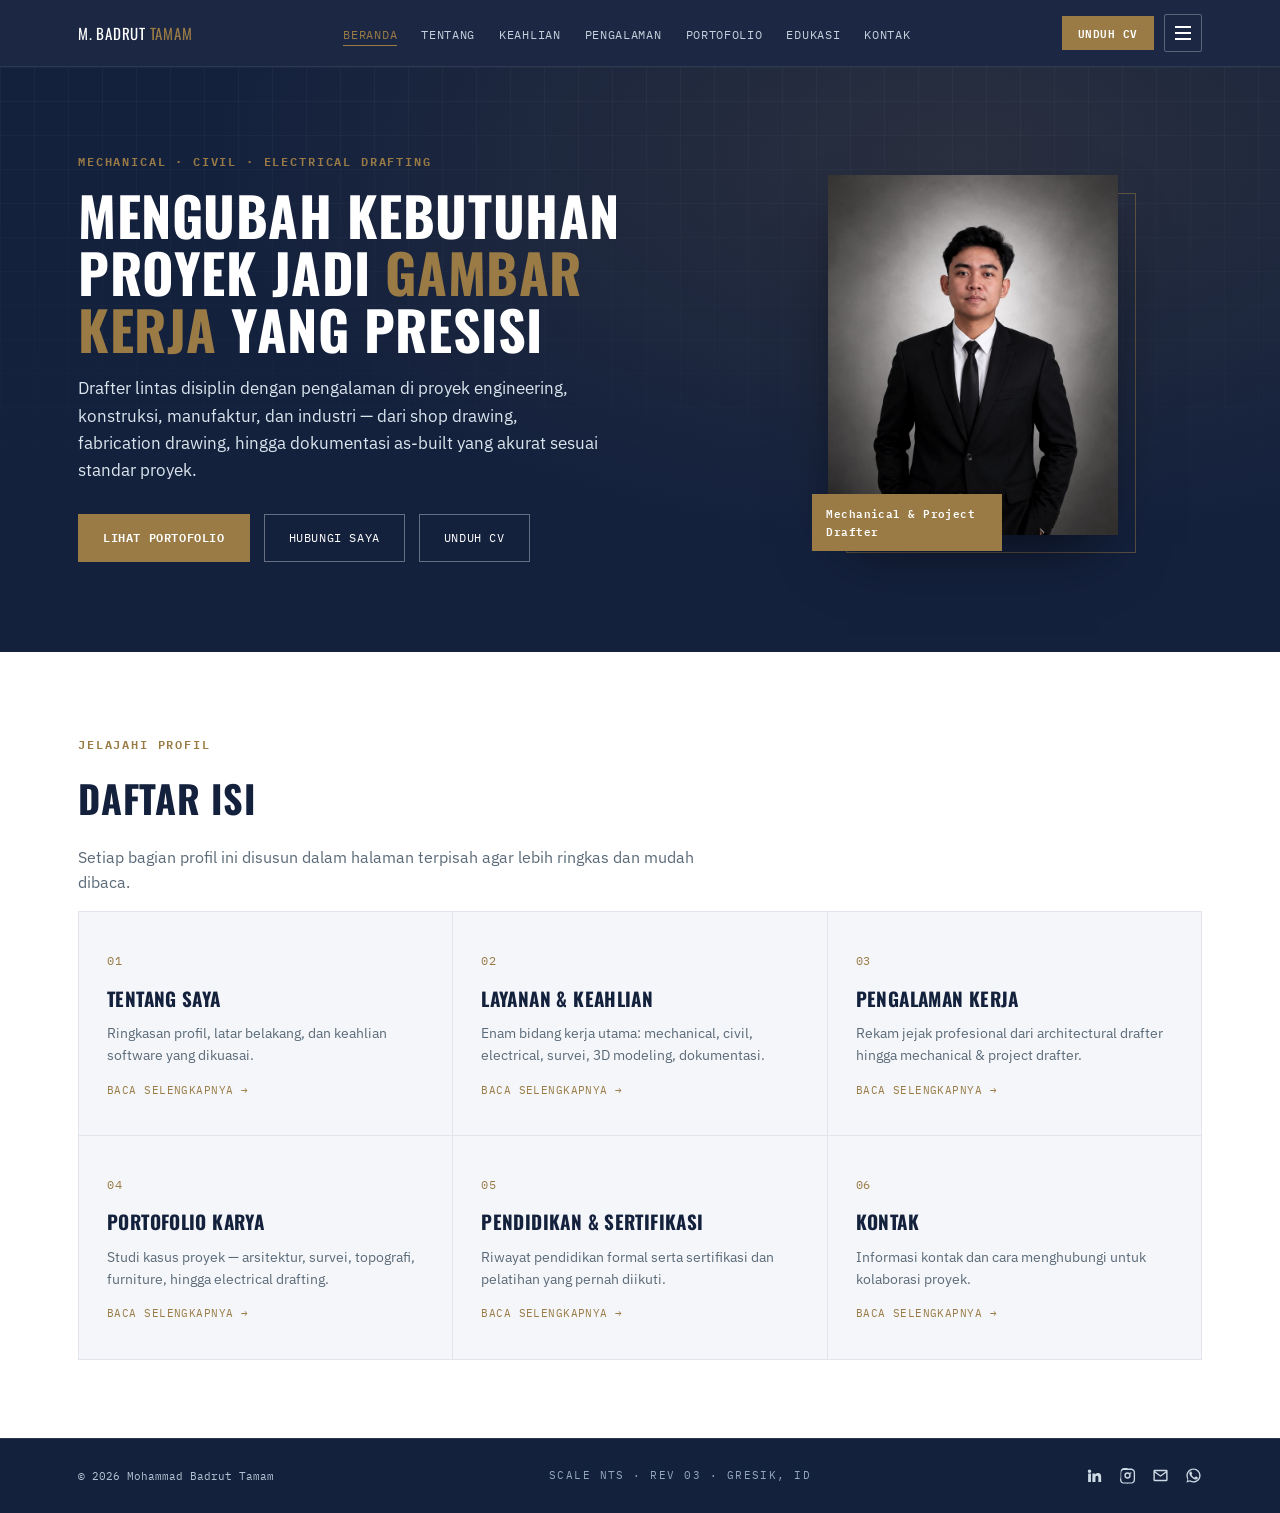
==== index.html @ f6f1880d "Add files via upload" ====
<!DOCTYPE html>
<html lang="id">
<head>
<meta charset="UTF-8">
<meta name="viewport" content="width=device-width, initial-scale=1.0">
<title>Mohammad Badrut Tamam — Mechanical | Civil | Electrical Drafter</title>
<link rel="preconnect" href="https://fonts.googleapis.com">
<link href="https://fonts.googleapis.com/css2?family=Oswald:wght@400;500;600;700&family=IBM+Plex+Sans:wght@400;500;600;700&family=IBM+Plex+Mono:wght@400;500;600&display=swap" rel="stylesheet">
<link rel="stylesheet" href="css/style.css">
</head>
<body>

<!-- NAV -->
<div class="nav">
  <div class="nav-inner">
    <a class="nav-brand" href="index.html">M. BADRUT <span>TAMAM</span></a>
    <ul class="nav-links" id="navLinks">
      <li><a href="index.html" class="active" data-i18n="nav.home">Beranda</a></li>
      <li><a href="about.html" data-i18n="nav.about">Tentang</a></li>
      <li><a href="services.html" data-i18n="nav.services">Keahlian</a></li>
      <li><a href="experience.html" data-i18n="nav.experience">Pengalaman</a></li>
      <li><a href="portfolio.html" data-i18n="nav.portfolio">Portofolio</a></li>
      <li><a href="education.html" data-i18n="nav.education">Edukasi</a></li>
      <li><a href="contact.html" data-i18n="nav.contact">Kontak</a></li>
    </ul>
    <div class="nav-right">
      <a class="nav-cta" href="files/CV-Mohammad-Badrut-Tamam.pdf" download data-i18n="nav.downloadcv">Unduh CV</a>
      <div class="settings-wrap">
        <button class="settings-btn" id="settingsBtn" aria-label="Pengaturan tampilan dan bahasa">
          <span></span><span></span><span></span>
        </button>
        <div class="settings-panel" id="settingsPanel">
          <div class="settings-row">
            <span class="settings-label" data-i18n="settings.lang">Bahasa</span>
            <div class="settings-options">
              <button class="opt-btn opt-lang" data-lang="id">ID</button>
              <button class="opt-btn opt-lang" data-lang="en">EN</button>
            </div>
          </div>
        </div>
      </div>
      <button class="nav-burger" id="burgerBtn" aria-label="Buka menu">☰</button>
    </div>
  </div>
</div>

<!-- HERO -->
<header class="hero">
  <div class="container hero-inner">
    <div>
      <span class="tag light" data-i18n="home.hero.tag">Mechanical · Civil · Electrical Drafting</span>
      <h1 data-i18n="home.hero.title">Mengubah Kebutuhan Proyek Jadi <em>Gambar Kerja</em> Yang Presisi</h1>
      <p class="lead" data-i18n="home.hero.lead">
        Drafter lintas disiplin dengan pengalaman di proyek engineering, konstruksi, manufaktur,
        dan industri — dari shop drawing, fabrication drawing, hingga dokumentasi as-built yang akurat
        sesuai standar proyek.
      </p>
      <div class="hero-cta">
        <a class="btn btn-solid" href="portfolio.html" data-i18n="home.hero.btn1">Lihat Portofolio</a>
        <a class="btn btn-outline" href="contact.html" data-i18n="home.hero.btn2">Hubungi Saya</a>
        <a class="btn btn-outline" href="files/CV-Mohammad-Badrut-Tamam.pdf" download data-i18n="nav.downloadcv">Unduh CV</a>
      </div>
    </div>
    <div class="hero-photo">
      <div class="frame"></div>
      <img src="images/profile.jpg" alt="Mohammad Badrut Tamam" class="zoomable">
      <div class="badge" data-i18n="home.hero.badge">Mechanical &amp; Project Drafter</div>
    </div>
  </div>
</header>

<!-- SITE MAP / OVERVIEW CARDS -->
<section>
  <div class="container">
    <div class="reveal">
      <span class="tag" data-i18n="home.toc.tag">Jelajahi Profil</span>
      <h2 class="section-title" data-i18n="home.toc.title">Daftar Isi</h2>
      <p class="lead" data-i18n="home.toc.lead">Setiap bagian profil ini disusun dalam halaman terpisah agar lebih ringkas dan mudah dibaca.</p>
    </div>
    <div class="index-grid reveal">
      <a class="index-card" href="about.html">
        <span class="index-num">01</span>
        <h3 data-i18n="home.card1.title">Tentang Saya</h3>
        <p data-i18n="home.card1.desc">Ringkasan profil, latar belakang, dan keahlian software yang dikuasai.</p>
        <span class="go" data-i18n="common.readmore">Baca selengkapnya →</span>
      </a>
      <a class="index-card" href="services.html">
        <span class="index-num">02</span>
        <h3 data-i18n="home.card2.title">Layanan &amp; Keahlian</h3>
        <p data-i18n="home.card2.desc">Enam bidang kerja utama: mechanical, civil, electrical, survei, 3D modeling, dokumentasi.</p>
        <span class="go" data-i18n="common.readmore">Baca selengkapnya →</span>
      </a>
      <a class="index-card" href="experience.html">
        <span class="index-num">03</span>
        <h3 data-i18n="home.card3.title">Pengalaman Kerja</h3>
        <p data-i18n="home.card3.desc">Rekam jejak profesional dari architectural drafter hingga mechanical &amp; project drafter.</p>
        <span class="go" data-i18n="common.readmore">Baca selengkapnya →</span>
      </a>
      <a class="index-card" href="portfolio.html">
        <span class="index-num">04</span>
        <h3 data-i18n="home.card4.title">Portofolio Karya</h3>
        <p data-i18n="home.card4.desc">Studi kasus proyek — arsitektur, survei, topografi, furniture, hingga electrical drafting.</p>
        <span class="go" data-i18n="common.readmore">Baca selengkapnya →</span>
      </a>
      <a class="index-card" href="education.html">
        <span class="index-num">05</span>
        <h3 data-i18n="home.card5.title">Pendidikan &amp; Sertifikasi</h3>
        <p data-i18n="home.card5.desc">Riwayat pendidikan formal serta sertifikasi dan pelatihan yang pernah diikuti.</p>
        <span class="go" data-i18n="common.readmore">Baca selengkapnya →</span>
      </a>
      <a class="index-card" href="contact.html">
        <span class="index-num">06</span>
        <h3 data-i18n="home.card6.title">Kontak</h3>
        <p data-i18n="home.card6.desc">Informasi kontak dan cara menghubungi untuk kolaborasi proyek.</p>
        <span class="go" data-i18n="common.readmore">Baca selengkapnya →</span>
      </a>
    </div>
  </div>
</section>

<!-- SITE FOOTER -->
<footer class="site-footer">
  <div class="container">
    <span>© 2026 Mohammad Badrut Tamam</span>
    <span class="footer-scale">SCALE NTS &middot; REV 03 &middot; GRESIK, ID</span>
    <div class="footer-social">
      <a href="https://www.linkedin.com/in/mohammadbadrut-tamam" target="_blank" rel="noopener" aria-label="LinkedIn">
        <svg viewBox="0 0 24 24"><path d="M4.98 3.5A2.5 2.5 0 1 1 5 8.5a2.5 2.5 0 0 1-.02-5zM3 9h4v12H3zM9 9h3.8v1.64h.05c.53-1 1.83-2.05 3.77-2.05 4.03 0 4.78 2.65 4.78 6.1V21h-4v-5.6c0-1.34-.02-3.06-1.87-3.06-1.87 0-2.16 1.46-2.16 2.96V21H9z"/></svg>
      </a>
      <a href="https://www.instagram.com/mbadruttamam_/" target="_blank" rel="noopener" aria-label="Instagram">
        <svg viewBox="0 0 24 24"><path d="M12 2.2c3.2 0 3.58.01 4.85.07 1.17.05 1.97.24 2.43.4a4.9 4.9 0 0 1 1.77 1.15 4.9 4.9 0 0 1 1.15 1.77c.16.46.35 1.26.4 2.43.06 1.27.07 1.65.07 4.85s-.01 3.58-.07 4.85c-.05 1.17-.24 1.97-.4 2.43a4.9 4.9 0 0 1-1.15 1.77 4.9 4.9 0 0 1-1.77 1.15c-.46.16-1.26.35-2.43.4-1.27.06-1.65.07-4.85.07s-3.58-.01-4.85-.07c-1.17-.05-1.97-.24-2.43-.4a4.9 4.9 0 0 1-1.77-1.15 4.9 4.9 0 0 1-1.15-1.77c-.16-.46-.35-1.26-.4-2.43C2.21 15.58 2.2 15.2 2.2 12s.01-3.58.07-4.85c.05-1.17.24-1.97.4-2.43a4.9 4.9 0 0 1 1.15-1.77A4.9 4.9 0 0 1 5.59 1.8c.46-.16 1.26-.35 2.43-.4C9.29 1.34 9.67 1.33 12 1.33zm0 1.98c-3.15 0-3.5.01-4.73.07-.96.04-1.48.2-1.82.34-.46.18-.79.4-1.13.74-.34.34-.56.67-.74 1.13-.14.34-.3.86-.34 1.82-.06 1.23-.07 1.58-.07 4.73s.01 3.5.07 4.73c.04.96.2 1.48.34 1.82.18.46.4.79.74 1.13.34.34.67.56 1.13.74.34.14.86.3 1.82.34 1.23.06 1.58.07 4.73.07s3.5-.01 4.73-.07c.96-.04 1.48-.2 1.82-.34.46-.18.79-.4 1.13-.74.34-.34.56-.67.74-1.13.14-.34.3-.86.34-1.82.06-1.23.07-1.58.07-4.73s-.01-3.5-.07-4.73c-.04-.96-.2-1.48-.34-1.82a3 3 0 0 0-.74-1.13 3 3 0 0 0-1.13-.74c-.34-.14-.86-.3-1.82-.34-1.23-.06-1.58-.07-4.73-.07zm0 3.37a4.45 4.45 0 1 1 0 8.9 4.45 4.45 0 0 1 0-8.9zm0 1.98a2.47 2.47 0 1 0 0 4.94 2.47 2.47 0 0 0 0-4.94zm4.63-2.2a1.04 1.04 0 1 1 0 2.08 1.04 1.04 0 0 1 0-2.08z"/></svg>
      </a>
      <a href="mailto:ibadtamam08@gmail.com" aria-label="Email">
        <svg viewBox="0 0 24 24"><path d="M2 5.5A1.5 1.5 0 0 1 3.5 4h17A1.5 1.5 0 0 1 22 5.5v13a1.5 1.5 0 0 1-1.5 1.5h-17A1.5 1.5 0 0 1 2 18.5zm2.2.5 7.8 5.6L19.8 6zM20 8.1l-7.4 5.3a1 1 0 0 1-1.16 0L4 8.1V18h16z"/></svg>
      </a>
      <a href="https://wa.me/6281283809011" target="_blank" rel="noopener" aria-label="WhatsApp">
        <svg viewBox="0 0 24 24"><path d="M17.5 14.4c-.3-.15-1.7-.85-2-.94-.27-.1-.46-.15-.66.15-.2.3-.75.94-.92 1.13-.17.2-.34.22-.63.07-.3-.15-1.25-.46-2.38-1.47-.88-.78-1.47-1.75-1.65-2.04-.17-.3-.02-.46.13-.6.13-.13.3-.34.44-.5.15-.17.2-.3.3-.5.1-.2.05-.37-.02-.52-.07-.15-.66-1.6-.9-2.18-.24-.58-.48-.5-.66-.5-.17-.01-.37-.01-.56-.01-.2 0-.52.07-.79.37-.27.3-1.04 1.02-1.04 2.48 0 1.46 1.07 2.87 1.22 3.07.15.2 2.1 3.2 5.08 4.49.71.3 1.26.49 1.69.62.71.23 1.36.2 1.87.12.57-.08 1.7-.7 1.94-1.37.24-.68.24-1.26.17-1.38-.07-.12-.26-.2-.56-.35z"/><path d="M12 2C6.48 2 2 6.48 2 12c0 1.9.53 3.68 1.44 5.2L2 22l4.94-1.42A9.94 9.94 0 0 0 12 22c5.52 0 10-4.48 10-10S17.52 2 12 2zm0 18.06c-1.7 0-3.29-.47-4.65-1.28l-.33-.2-3.13.9.89-3.05-.22-.34A8.05 8.05 0 0 1 3.94 12c0-4.45 3.61-8.06 8.06-8.06S20.06 7.55 20.06 12 16.45 20.06 12 20.06z"/></svg>
      </a>
    </div>
  </div>
</footer>

<script src="js/i18n-data.js"></script>
<script src="js/app.js"></script>

</body>
</html>
---- css/style.css ----
:root{
  --navy:#14213D;
  --navy-2:#14213D;
  --steel:#5B6A78;
  --steel-light:#A9B3BE;
  --line:#E1E5EB;
  --paper:#FFFFFF;
  --paper-soft:#F4F6F9;
  --ink:#14213D;
  --ink-soft:#5B6A78;
  --amber:#9A7B45;
  --amber-dark:#9A7B45;
  --cyan:#9A7B45;
}
*{box-sizing:border-box;}
html{scroll-behavior:smooth;}
body{
  margin:0;
  font-family:'IBM Plex Sans', sans-serif;
  color:var(--ink);
  background:var(--paper);
  line-height:1.65;
}
h1,h2,h3{font-family:'Oswald',sans-serif; margin:0;}
a{color:inherit;}
img{max-width:100%; display:block;}
.container{max-width:1180px; margin:0 auto; padding:0 28px;}
.tag{
  font-family:'IBM Plex Mono',monospace;
  font-size:11.5px;
  letter-spacing:.16em;
  text-transform:uppercase;
  color:var(--amber-dark);
  font-weight:600;
}
.tag.light{color:var(--amber);}
.section-title{
  font-size:clamp(26px,3.4vw,38px);
  text-transform:uppercase;
  letter-spacing:.02em;
  margin:10px 0 14px;
  color:var(--ink);
}
.section-title.on-dark{color:#fff;}
.lead{color:var(--ink-soft); font-size:15.5px; max-width:640px;}
.lead.on-dark{color:#dbe5ee;}
section{padding:78px 0;}
section.tight{padding:56px 0;}

/* ===== FADE-IN (CSS-only, tidak bergantung JavaScript) ===== */
.reveal{
  animation:revealIn .7s ease both;
}
@keyframes revealIn{
  from{opacity:0; transform:translateY(18px);}
  to{opacity:1; transform:translateY(0);}
}
@media (prefers-reduced-motion:reduce){
  .reveal{animation:none;}
}

/* ===== NAV ===== */
.nav{
  position:sticky; top:0; z-index:50;
  background:rgba(20,33,61,0.97);
  backdrop-filter:blur(6px);
  border-bottom:1px solid rgba(255,255,255,0.08);
}
.nav-inner{
  max-width:1180px; margin:0 auto; padding:14px 28px;
  display:flex; align-items:center; justify-content:space-between;
}
.nav-right{display:flex; align-items:center; gap:10px;}
.nav-brand{
  font-family:'Oswald',sans-serif;
  color:#fff; font-size:15px; letter-spacing:.05em;
  text-transform:uppercase;
  text-decoration:none;
}
.nav-brand span{color:var(--amber);}
.nav-links{display:flex; gap:24px; list-style:none; margin:0; padding:0;}
.nav-links a{
  font-family:'IBM Plex Mono',monospace;
  font-size:11.5px; letter-spacing:.06em; text-transform:uppercase;
  color:#c4d1dc; text-decoration:none;
  padding-bottom:3px;
  border-bottom:1px solid transparent;
}
.nav-links a:hover{color:var(--amber);}
.nav-links a.active{color:var(--amber); border-color:var(--amber);}
.nav-cta{
  font-family:'IBM Plex Mono',monospace;
  font-size:11px; letter-spacing:.05em; text-transform:uppercase;
  background:var(--amber); color:#FFFFFF; padding:8px 16px;
  text-decoration:none; font-weight:600;
}
.nav-burger{display:none; background:none; border:none; color:#fff; font-size:22px; cursor:pointer;}

/* ===== ZOOMABLE IMAGES + LIGHTBOX ===== */
img.zoomable{cursor:zoom-in;}
.lightbox-overlay{
  position:fixed; inset:0; z-index:200;
  background:rgba(6,12,18,0.92);
  display:none;
  align-items:center; justify-content:center;
  padding:40px;
}
.lightbox-overlay.open{display:flex;}
.lightbox-overlay img{
  max-width:min(92vw, 1100px);
  max-height:88vh;
  width:auto; height:auto;
  object-fit:contain;
  box-shadow:0 30px 70px -20px rgba(0,0,0,0.6);
  cursor:default;
}
.lightbox-caption{
  position:absolute; left:0; right:0; bottom:22px;
  text-align:center;
  color:#c4d1dc;
  font-family:'IBM Plex Mono',monospace;
  font-size:12px;
  letter-spacing:.03em;
  padding:0 20px;
}
.lightbox-close{
  position:absolute; top:20px; right:24px;
  width:42px; height:42px;
  border:1px solid rgba(255,255,255,0.3);
  background:rgba(255,255,255,0.05);
  color:#fff;
  font-size:20px;
  line-height:1;
  cursor:pointer;
}
.lightbox-close:hover{background:rgba(255,255,255,0.15);}
@media (max-width:600px){
  .lightbox-overlay{padding:20px;}
  .lightbox-close{top:10px; right:12px; width:36px; height:36px; font-size:17px;}
}

/* ===== SETTINGS (LANGUAGE + THEME) ===== */
.settings-wrap{position:relative;}
.settings-btn{
  width:38px; height:38px;
  display:flex; flex-direction:column;
  align-items:center; justify-content:center;
  background:none;
  border:1px solid rgba(255,255,255,0.28);
  border-radius:2px;
  cursor:pointer;
  flex-shrink:0;
}
.settings-btn span{
  display:block; width:16px; height:2px; background:#fff; margin:2px 0;
}
.settings-panel{
  position:absolute; top:calc(100% + 10px); right:0;
  width:220px;
  background:var(--paper);
  color:var(--ink);
  border:1px solid var(--line);
  box-shadow:0 22px 45px -12px rgba(0,0,0,0.4);
  z-index:80;
  display:none;
}
.settings-panel.open{display:block;}
.settings-row{padding:14px 16px; border-bottom:1px solid var(--line);}
.settings-row:last-child{border-bottom:none;}
.settings-label{
  font-family:'IBM Plex Mono',monospace;
  font-size:10px; letter-spacing:.1em; text-transform:uppercase;
  color:var(--ink-soft);
  display:block; margin-bottom:9px;
}
.settings-options{display:flex; gap:8px;}
.opt-btn{
  flex:1;
  font-family:'IBM Plex Mono',monospace;
  font-size:11px; letter-spacing:.03em;
  padding:8px 6px;
  border:1px solid var(--line);
  background:transparent;
  color:var(--ink-soft);
  cursor:pointer;
  text-align:center;
}
.opt-btn.active{
  background:var(--amber);
  border-color:var(--amber);
  color:#FFFFFF;
  font-weight:600;
}
@media (max-width:780px){
  .nav-links{
    display:none;
    position:absolute; top:100%; left:0; right:0;
    background:var(--navy); flex-direction:column; gap:0;
    border-top:1px solid rgba(255,255,255,0.1);
  }
  .nav-links.open{display:flex;}
  .nav-links a{padding:14px 28px; border-bottom:1px solid rgba(255,255,255,0.06);}
  .nav-burger{display:block;}
}
@media (max-width:460px){
  .nav-cta{padding:7px 10px; font-size:10px;}
  .nav-right{gap:6px;}
}

/* ===== SUBHERO (page banner for inner pages) ===== */
.subhero{
  position:relative;
  background:
    radial-gradient(ellipse at 80% 10%, rgba(154,123,69,0.14), transparent 55%),
    linear-gradient(180deg, var(--navy) 0%, #14213D 100%);
  color:#fff;
  padding:56px 0 46px;
  overflow:hidden;
}
.subhero::before{
  content:"";
  position:absolute; inset:0;
  background-image:
    linear-gradient(rgba(255,255,255,0.035) 1px, transparent 1px),
    linear-gradient(90deg, rgba(255,255,255,0.035) 1px, transparent 1px);
  background-size:34px 34px;
  mask-image:linear-gradient(180deg, rgba(0,0,0,0.9), transparent 85%);
}
.subhero-inner{position:relative;}
.breadcrumb{
  font-family:'IBM Plex Mono',monospace;
  font-size:11px; letter-spacing:.05em; text-transform:uppercase;
  color:#c3d1dc; margin-bottom:10px;
}
.breadcrumb a{color:#c3d1dc; text-decoration:none;}
.breadcrumb a:hover{color:var(--amber);}
.subhero h1{
  font-size:clamp(28px,4.2vw,42px);
  text-transform:uppercase;
  letter-spacing:.01em;
  margin:6px 0 10px;
}
.subhero p{color:#dbe5ee; max-width:600px; margin:0;}

/* ===== HOME HERO ===== */
.hero{
  position:relative;
  background:
    radial-gradient(ellipse at 75% 15%, rgba(154,123,69,0.16), transparent 55%),
    linear-gradient(180deg, var(--navy) 0%, #14213D 100%);
  color:#fff;
  padding:80px 0 90px;
  overflow:hidden;
}
.hero::before{
  content:"";
  position:absolute; inset:0;
  background-image:
    linear-gradient(rgba(255,255,255,0.035) 1px, transparent 1px),
    linear-gradient(90deg, rgba(255,255,255,0.035) 1px, transparent 1px);
  background-size:34px 34px;
  mask-image:linear-gradient(180deg, rgba(0,0,0,0.9), transparent 85%);
}
.hero-inner{
  position:relative;
  display:grid;
  grid-template-columns:1.15fr 0.85fr;
  gap:48px;
  align-items:center;
}
.hero h1{
  font-size:clamp(34px,5vw,54px);
  line-height:1.05;
  letter-spacing:.01em;
  margin:14px 0 18px;
  text-transform:uppercase;
  text-wrap:balance;
}
.hero h1 em{font-style:normal; color:var(--amber);}
.hero p.lead{color:#dbe5ee; font-size:16.5px; max-width:520px;}
.hero-cta{display:flex; gap:14px; margin-top:30px; flex-wrap:wrap;}
.btn{
  font-family:'IBM Plex Mono',monospace;
  font-size:12px; letter-spacing:.05em; text-transform:uppercase;
  padding:13px 24px;
  text-decoration:none;
  display:inline-block;
  border:1px solid transparent;
  transition:transform .2s ease, background .2s ease;
}
.btn:hover{transform:translateY(-2px);}
.btn-solid{background:var(--amber); color:#FFFFFF; font-weight:600;}
.btn-outline{border-color:rgba(255,255,255,0.35); color:#fff;}

.hero-photo{position:relative; justify-self:center;}
.hero-photo .frame{
  width:290px; height:360px;
  border:1px solid rgba(154,123,69,0.5);
  position:absolute; top:18px; left:18px; z-index:0;
}
.hero-photo img{
  position:relative; z-index:1;
  width:290px; height:360px;
  object-fit:cover;
  filter:saturate(0.95) contrast(1.03);
  box-shadow:0 30px 60px -20px rgba(0,0,0,0.6);
}
.hero-photo .badge{
  position:absolute; z-index:2;
  bottom:-16px; left:-16px;
  background:var(--amber); color:#FFFFFF;
  font-family:'IBM Plex Mono',monospace;
  font-size:11px; font-weight:600; letter-spacing:.04em;
  padding:10px 14px; max-width:190px;
}
@media (max-width:900px){
  .hero-inner{grid-template-columns:1fr; text-align:left;}
  .hero-photo{justify-self:start; margin-top:20px;}
}

/* ===== SITE INDEX / OVERVIEW CARDS (index.html) ===== */
.index-grid{
  display:grid;
  grid-template-columns:repeat(3,1fr);
  gap:1px;
  background:var(--line);
  border:1px solid var(--line);
  margin-top:10px;
}
.index-card{
  background:var(--paper-soft);
  padding:34px 28px;
  text-decoration:none;
  color:var(--ink);
  display:block;
  transition:background .25s ease;
  position:relative;
}
.index-card:hover{background:#FFFFFF;}
.index-num{
  font-family:'IBM Plex Mono',monospace;
  color:var(--amber-dark);
  font-size:12px; letter-spacing:.05em;
}
.index-card h3{
  font-size:19px; text-transform:uppercase; letter-spacing:.02em;
  margin:10px 0 8px;
}
.index-card p{margin:0; color:var(--ink-soft); font-size:13.5px;}
.index-card .go{
  display:inline-block; margin-top:14px;
  font-family:'IBM Plex Mono',monospace; font-size:11px;
  color:var(--amber-dark); letter-spacing:.04em; text-transform:uppercase;
}
@media (max-width:860px){.index-grid{grid-template-columns:1fr;}}

/* ===== ABOUT ===== */
.about-grid{
  display:grid;
  grid-template-columns:1.15fr 1fr;
  gap:56px;
  align-items:start;
}
.about-photo{position:relative; max-width:480px;}
.about-photo img{width:100%; aspect-ratio:4/5; height:auto; object-fit:cover; object-position:50% 65%; filter:grayscale(0.15);}
.about-photo::before{
  content:"";
  position:absolute; inset:14px -14px -14px 14px;
  border:1px solid var(--line);
  z-index:-1;
}
.pill-row{display:flex; flex-wrap:wrap; gap:8px; margin-top:22px;}
.pill{
  font-family:'IBM Plex Mono',monospace;
  font-size:11px; letter-spacing:.03em;
  padding:7px 13px;
  background:var(--paper);
  border:1px solid var(--amber);
  color:var(--navy);
}
@media (max-width:860px){.about-grid{grid-template-columns:1fr;} .about-photo{max-width:380px; margin:0 auto;}}

/* ===== SERVICES ===== */
.services{background:var(--paper);}
.service-grid{
  display:grid;
  grid-template-columns:repeat(3,1fr);
  gap:1px;
  background:var(--line);
  border:1px solid var(--line);
  margin-top:36px;
}
.service-card{background:var(--paper-soft); padding:32px 28px; transition:background .25s ease;}
.service-card:hover{background:#FFFFFF;}
.service-icon{width:44px; height:44px; margin-bottom:18px;}
.service-card h3{font-size:17px; text-transform:uppercase; letter-spacing:.02em; margin-bottom:8px;}
.service-card p{color:var(--ink-soft); font-size:13.5px; margin:0;}
@media (max-width:860px){.service-grid{grid-template-columns:1fr;}}

/* ===== EXPERIENCE TIMELINE ===== */
.timeline{margin-top:44px; position:relative;}
.timeline::before{content:""; position:absolute; left:7px; top:6px; bottom:6px; width:1px; background:var(--line);}
.tl-item{position:relative; padding-left:34px; margin-bottom:38px;}
.tl-item:last-child{margin-bottom:0;}
.tl-dot{position:absolute; left:0; top:4px; width:15px; height:15px; border-radius:50%; background:var(--paper); border:2px solid var(--amber);}
.tl-item.past .tl-dot{border-color:var(--steel-light);}
.tl-period{font-family:'IBM Plex Mono',monospace; font-size:11.5px; letter-spacing:.04em; color:var(--amber-dark); text-transform:uppercase;}
.tl-role{font-size:19px; font-family:'Oswald',sans-serif; margin:4px 0 2px; text-transform:uppercase;}
.tl-org{color:var(--ink-soft); font-size:13.5px; margin-bottom:10px; display:block;}
.tl-desc{color:var(--ink-soft); font-size:14px; max-width:760px;}
.tl-desc ul{margin:8px 0 0; padding-left:18px;}
.tl-desc li{margin-bottom:4px;}
details.tl-more summary{cursor:pointer; list-style:none; color:var(--cyan); font-family:'IBM Plex Mono',monospace; font-size:11.5px; margin-top:8px;}
details.tl-more summary::-webkit-details-marker{display:none;}
details.tl-more summary::before{content:"+ lihat detail jobdesk";}
details.tl-more[open] summary::before{content:"– sembunyikan detail";}
html[lang="en"] details.tl-more summary::before{content:"+ view job details";}
html[lang="en"] details.tl-more[open] summary::before{content:"– hide details";}

/* ===== DOCUMENT ATTACHMENT (e.g. surat pengalaman kerja) ===== */
.doc-attach{
  display:inline-flex;
  align-items:center;
  gap:12px;
  margin-top:16px;
  padding:10px 14px 10px 10px;
  border:1px solid var(--line);
  background:var(--paper-soft);
  text-decoration:none;
  max-width:100%;
  cursor:zoom-in;
}
.doc-attach img{
  width:52px; height:auto;
  border:1px solid var(--line);
  flex-shrink:0;
}
.doc-attach-text{display:flex; flex-direction:column;}
.doc-attach-label{
  font-family:'IBM Plex Mono',monospace;
  font-size:10px; letter-spacing:.06em; text-transform:uppercase;
  color:var(--ink-soft);
}
.doc-attach-title{
  font-family:'Oswald',sans-serif;
  font-size:13.5px; color:var(--ink); letter-spacing:.01em;
  margin-top:2px;
}

/* ===== PORTFOLIO ===== */
.portfolio{background:var(--paper); color:var(--ink);}
.company-block{margin-top:64px; padding-top:44px; border-top:1px solid var(--line);}
.company-block:first-child{margin-top:6px; padding-top:0; border-top:none;}
.company-head{display:flex; align-items:center; gap:16px; flex-wrap:wrap; margin-bottom:6px;}
.company-logo{
  width:48px; height:48px;
  object-fit:contain;
  background:#fff;
  padding:6px;
  border:1px solid var(--line);
  flex-shrink:0;
}
.company-logo.wide{width:auto; max-width:none; padding:6px 12px;}
.company-num{
  font-family:'IBM Plex Mono',monospace;
  color:var(--amber-dark); font-size:15px; letter-spacing:.04em;
}
.company-name{
  font-family:'Oswald',sans-serif;
  text-transform:uppercase; letter-spacing:.02em;
  font-size:24px; color:var(--ink);
}
.company-role{
  font-family:'IBM Plex Mono',monospace;
  font-size:12px; color:var(--ink-soft); letter-spacing:.03em;
}
.cat-block{margin-top:38px;}
.cat-block:first-of-type{margin-top:22px;}
.cat-head{display:flex; align-items:baseline; gap:14px; margin-bottom:6px;}
.cat-index{font-family:'IBM Plex Mono',monospace; color:var(--amber-dark); font-size:18px; line-height:1;}
.cat-title{font-family:'Oswald',sans-serif; text-transform:uppercase; letter-spacing:.03em; font-size:19px;}
.cat-note{color:var(--ink-soft); font-size:13.5px; max-width:700px; margin:0 0 20px;}
.sub-head{font-family:'Oswald',sans-serif; text-transform:uppercase; letter-spacing:.03em; font-size:15px; color:var(--ink); margin:26px 0 12px; padding-left:12px; border-left:3px solid var(--amber);}
.cat-note + .sub-head{margin-top:6px;}
.sub-note{color:var(--ink-soft); font-size:13px; max-width:700px; margin:-4px 0 14px 15px;}
.case-grid{display:grid; grid-template-columns:repeat(auto-fit,minmax(230px,1fr)); gap:16px;}
.case{position:relative; overflow:hidden; border:1px solid var(--line); background:var(--paper-soft); box-shadow:0 6px 18px -10px rgba(20,33,61,0.18);}
.case img{width:100%; height:210px; object-fit:cover; transition:transform .5s ease;}
.case:hover img{transform:scale(1.08);}
.case-overlay{position:absolute; left:0; right:0; bottom:0; padding:12px 14px 10px; background:linear-gradient(180deg, transparent, rgba(20,33,61,0.92) 55%);}
.case-overlay b{color:#fff; display:block; font-size:13.5px; font-family:'Oswald',sans-serif; text-transform:uppercase; letter-spacing:.02em;}
.case-overlay span{font-family:'IBM Plex Mono',monospace; font-size:10.5px; color:var(--amber);}

/* ===== EDUCATION + CERTS ===== */
.edu-cert-grid{display:grid; grid-template-columns:0.8fr 1.2fr; gap:56px; margin-top:40px; align-items:start;}
.edu-list{display:grid; grid-template-columns:repeat(auto-fit,minmax(320px,1fr)); gap:26px 48px; margin-top:16px;}
.edu-list .edu-item{margin-bottom:0;}
.cert-section{margin-top:56px; padding-top:48px; border-top:1px solid var(--line);}
.cert-list{display:grid; grid-template-columns:repeat(2,1fr); gap:30px 48px; margin-top:20px;}
.cert-row{display:flex; gap:18px; align-items:flex-start; border-left:2px solid var(--amber); padding-left:18px;}
.cert-row img{width:128px; height:92px; object-fit:cover; border:1px solid var(--line); flex-shrink:0; background:var(--paper-soft);}
.cert-row .edu-period{font-family:'IBM Plex Mono',monospace; font-size:11px; color:var(--ink-soft); letter-spacing:.03em;}
.cert-row h3{font-size:16px; text-transform:uppercase; margin:4px 0 3px;}
.cert-row p{margin:0; font-size:13px; color:var(--ink-soft); line-height:1.55;}
@media (max-width:860px){.cert-list{grid-template-columns:1fr;}}
@media (max-width:480px){.cert-row{flex-direction:column;} .cert-row img{width:100%; height:auto; max-height:200px;}}
.edu-item{border-left:2px solid var(--amber); padding-left:18px; margin-bottom:26px;}
.edu-item:last-child{margin-bottom:0;}
.edu-item .edu-period{font-family:'IBM Plex Mono',monospace; font-size:11px; color:var(--ink-soft); letter-spacing:.03em;}
.edu-item h3{font-size:16.5px; text-transform:uppercase; margin:4px 0 3px;}
.edu-item p{margin:0; font-size:13.5px; color:var(--ink-soft);}
.cert-grid{display:grid; grid-template-columns:repeat(3,1fr); gap:14px;}
.cert{border:1px solid var(--line);}
.cert img{width:100%; height:140px; object-fit:cover;}
.cert-cap{padding:8px 10px; font-family:'IBM Plex Mono',monospace; font-size:10.5px; color:var(--ink-soft); border-top:1px solid var(--line);}
.cert-cap b{display:block; color:var(--ink); font-size:11.5px; margin-bottom:2px;}
@media (max-width:860px){
  .edu-cert-grid{grid-template-columns:1fr;}
  .cert-grid{grid-template-columns:repeat(2,1fr);}
}

/* ===== CTA BANNER (used inside contact.html + mini version elsewhere) ===== */
.cta{
  background:linear-gradient(135deg, var(--navy) 0%, #14213D 100%);
  color:#fff; text-align:center; padding:90px 0 50px;
}
.cta h2{font-size:clamp(28px,4vw,42px); text-transform:uppercase; margin-bottom:16px;}
.cta p{color:#d3dee8; max-width:520px; margin:0 auto 30px;}
.contact-grid{
  display:grid; grid-template-columns:repeat(4,1fr); gap:20px;
  max-width:900px; margin:40px auto 0;
  border-top:1px solid rgba(255,255,255,0.1); padding-top:30px; text-align:left;
}
.contact-item .tag{color:var(--amber); display:block; margin-bottom:6px;}
.contact-item p{margin:0; color:#dbe4ea; font-size:14px;}
.contact-item a{color:#dbe4ea; text-decoration:none;}
.contact-item a:hover{color:var(--amber); text-decoration:underline;}
@media (max-width:700px){.contact-grid{grid-template-columns:1fr; text-align:center;}}
@media (min-width:701px) and (max-width:900px){.contact-grid{grid-template-columns:repeat(2,1fr);}}

/* ===== SITE FOOTER (small, on every page) ===== */
.site-footer{
  border-top:1px solid rgba(255,255,255,0.1);
  background:#14213D; color:#b4c4d2;
  padding:28px 0;
  font-family:'IBM Plex Mono',monospace;
  font-size:11px;
}
.site-footer .container{
  display:flex; justify-content:space-between; align-items:center; flex-wrap:wrap; gap:10px;
}
.site-footer a{color:#cdd9e3; text-decoration:none;}
.site-footer a:hover{color:var(--amber);}
.footer-social{display:flex; align-items:center; gap:16px;}
.footer-social a{display:inline-flex; align-items:center; justify-content:center; transition:color .15s ease;}
.footer-social svg{width:17px; height:17px; fill:currentColor;}
.footer-scale{
  font-family:'IBM Plex Mono',monospace;
  font-size:10.5px; letter-spacing:.14em; text-transform:uppercase;
  color:#93a8bb;
}
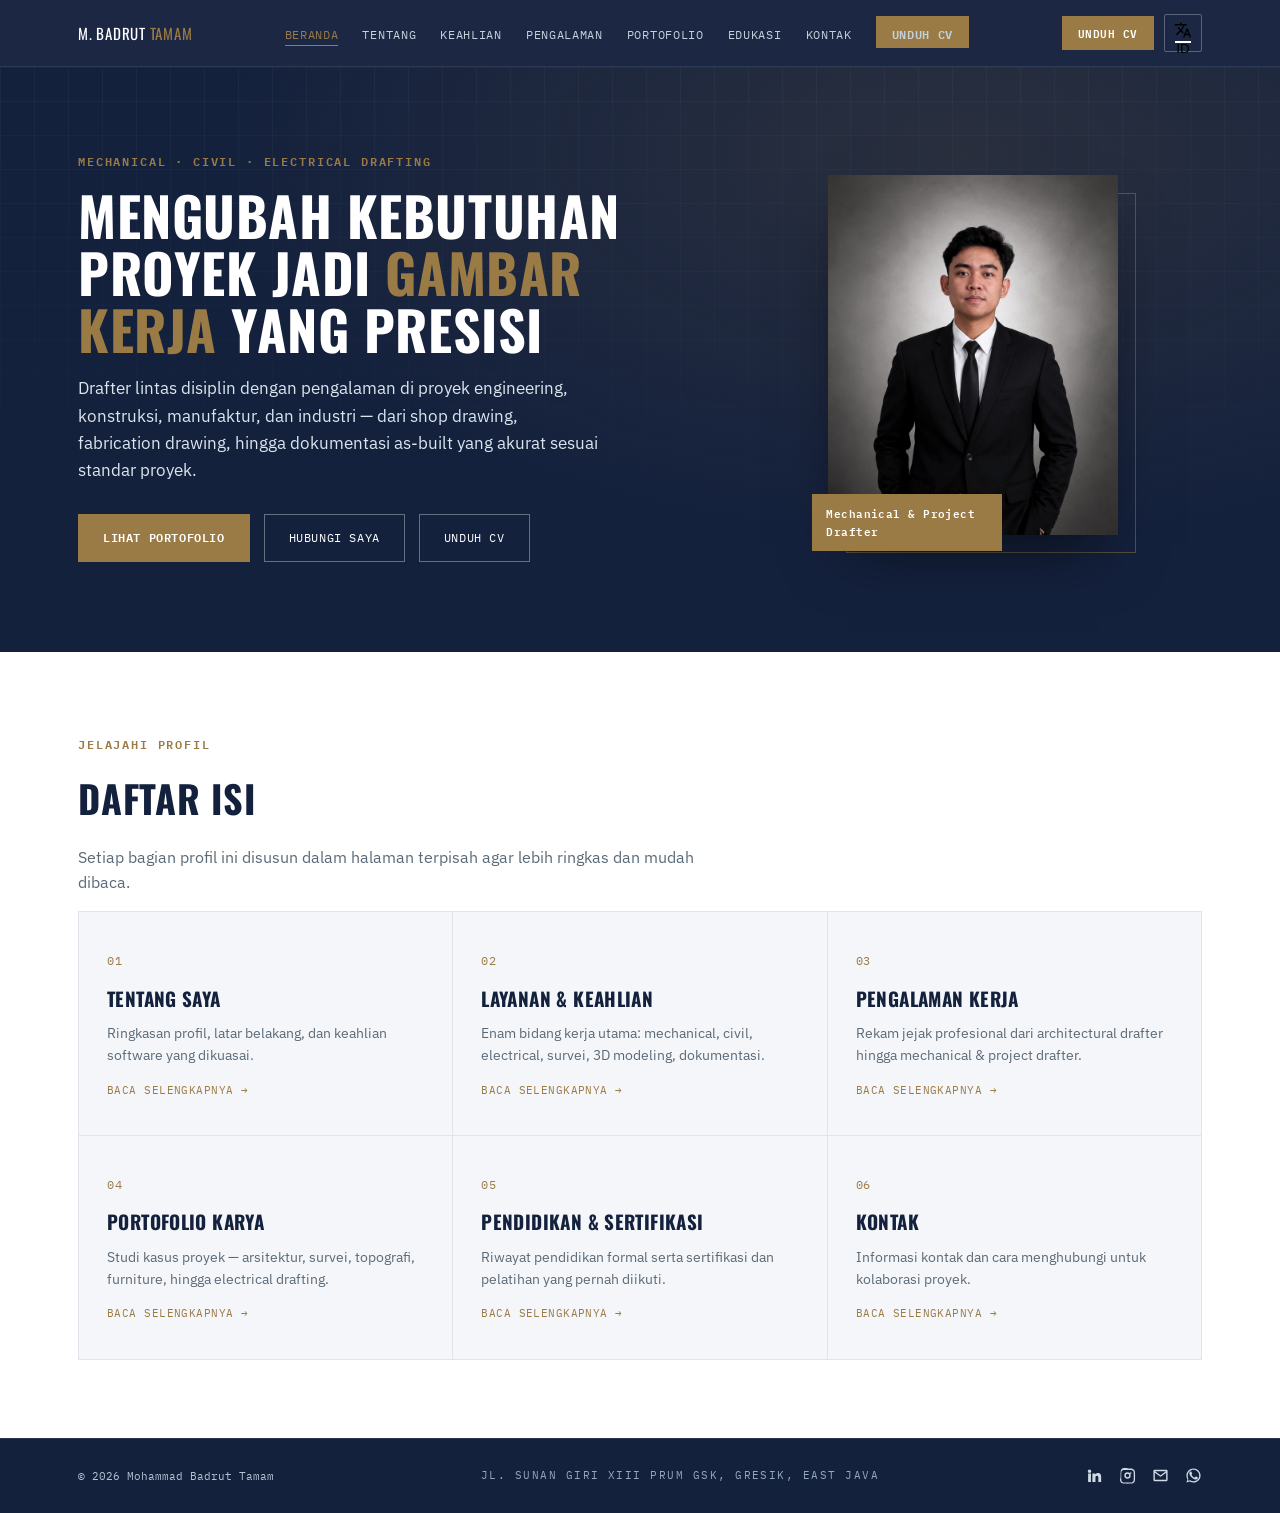
==== commit 5ae808a7: "Update language options and footer address" ====
--- a/index.html
+++ b/index.html
@@ -22,24 +22,25 @@
       <li><a href="portfolio.html" data-i18n="nav.portfolio">Portofolio</a></li>
       <li><a href="education.html" data-i18n="nav.education">Edukasi</a></li>
       <li><a href="contact.html" data-i18n="nav.contact">Kontak</a></li>
+      <li class="nav-links-cta"><a class="nav-cta" href="files/CV-Mohammad-Badrut-Tamam.pdf" download data-i18n="nav.downloadcv">Unduh CV</a></li>
     </ul>
     <div class="nav-right">
       <a class="nav-cta" href="files/CV-Mohammad-Badrut-Tamam.pdf" download data-i18n="nav.downloadcv">Unduh CV</a>
       <div class="settings-wrap">
-        <button class="settings-btn" id="settingsBtn" aria-label="Pengaturan tampilan dan bahasa">
-          <span></span><span></span><span></span>
+        <button class="settings-btn" id="settingsBtn" aria-label="Ganti bahasa / Change language" aria-haspopup="true">
+          <svg class="lang-ico" viewBox="0 0 24 24" width="18" height="18" fill="currentColor" aria-hidden="true"><path d="M12.87 15.07l-2.54-2.51.03-.03A17.52 17.52 0 0014.07 6H17V4h-7V2H8v2H1v1.99h11.17C11.5 7.92 10.44 9.75 9 11.35 8.07 10.32 7.3 9.19 6.69 8h-2c.73 1.63 1.73 3.17 2.98 4.56l-5.09 5.02L4 19l5-5 3.11 3.11.76-2.04zM18.5 10h-2L12 22h2l1.12-3h4.75L21 22h2l-4.5-12zm-2.62 7l1.62-4.33L19.12 17h-3.24z"/></svg><span class="lang-code">ID</span>
         </button>
         <div class="settings-panel" id="settingsPanel">
           <div class="settings-row">
             <span class="settings-label" data-i18n="settings.lang">Bahasa</span>
             <div class="settings-options">
-              <button class="opt-btn opt-lang" data-lang="id">ID</button>
-              <button class="opt-btn opt-lang" data-lang="en">EN</button>
+              <button class="opt-btn opt-lang" data-lang="id">Indonesia</button>
+              <button class="opt-btn opt-lang" data-lang="en">English</button>
             </div>
           </div>
         </div>
       </div>
-      <button class="nav-burger" id="burgerBtn" aria-label="Buka menu">☰</button>
+      <button class="nav-burger" id="burgerBtn" aria-label="Buka menu" aria-expanded="false">☰</button>
     </div>
   </div>
 </div>
@@ -122,7 +123,7 @@
 <footer class="site-footer">
   <div class="container">
     <span>© 2026 Mohammad Badrut Tamam</span>
-    <span class="footer-scale">SCALE NTS &middot; REV 03 &middot; GRESIK, ID</span>
+    <span class="footer-scale">Jl. Sunan Giri XIII Prum GSK, Gresik, East Java</span>
     <div class="footer-social">
       <a href="https://www.linkedin.com/in/mohammadbadrut-tamam" target="_blank" rel="noopener" aria-label="LinkedIn">
         <svg viewBox="0 0 24 24"><path d="M4.98 3.5A2.5 2.5 0 1 1 5 8.5a2.5 2.5 0 0 1-.02-5zM3 9h4v12H3zM9 9h3.8v1.64h.05c.53-1 1.83-2.05 3.77-2.05 4.03 0 4.78 2.65 4.78 6.1V21h-4v-5.6c0-1.34-.02-3.06-1.87-3.06-1.87 0-2.16 1.46-2.16 2.96V21H9z"/></svg>
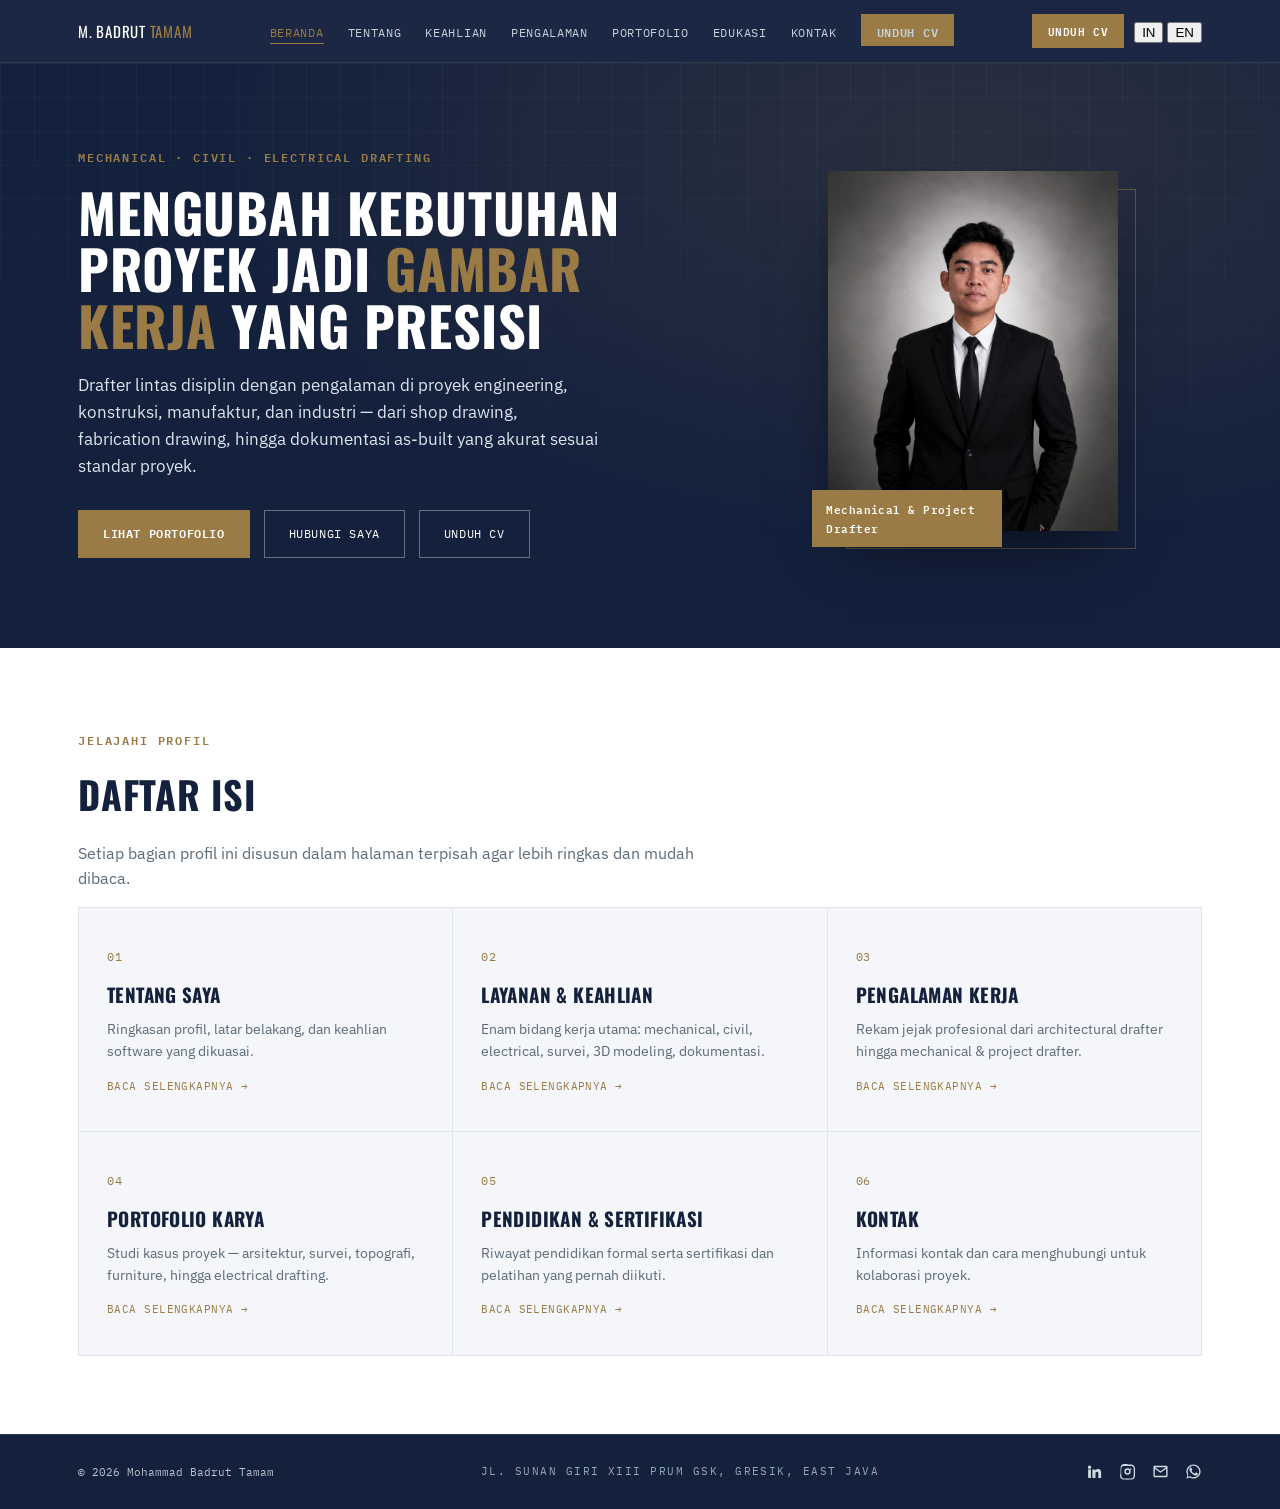
==== commit 02e2db4c: "Update index.html" ====
--- a/index.html
+++ b/index.html
@@ -6,7 +6,7 @@
 <title>Mohammad Badrut Tamam — Mechanical | Civil | Electrical Drafter</title>
 <link rel="preconnect" href="https://fonts.googleapis.com">
 <link href="https://fonts.googleapis.com/css2?family=Oswald:wght@400;500;600;700&family=IBM+Plex+Sans:wght@400;500;600;700&family=IBM+Plex+Mono:wght@400;500;600&display=swap" rel="stylesheet">
-<link rel="stylesheet" href="css/style.css">
+<link rel="stylesheet" href="css/style.css?v=20261109">
 </head>
 <body>
 
@@ -26,19 +26,9 @@
     </ul>
     <div class="nav-right">
       <a class="nav-cta" href="files/CV-Mohammad-Badrut-Tamam.pdf" download data-i18n="nav.downloadcv">Unduh CV</a>
-      <div class="settings-wrap">
-        <button class="settings-btn" id="settingsBtn" aria-label="Ganti bahasa / Change language" aria-haspopup="true">
-          <svg class="lang-ico" viewBox="0 0 24 24" width="18" height="18" fill="currentColor" aria-hidden="true"><path d="M12.87 15.07l-2.54-2.51.03-.03A17.52 17.52 0 0014.07 6H17V4h-7V2H8v2H1v1.99h11.17C11.5 7.92 10.44 9.75 9 11.35 8.07 10.32 7.3 9.19 6.69 8h-2c.73 1.63 1.73 3.17 2.98 4.56l-5.09 5.02L4 19l5-5 3.11 3.11.76-2.04zM18.5 10h-2L12 22h2l1.12-3h4.75L21 22h2l-4.5-12zm-2.62 7l1.62-4.33L19.12 17h-3.24z"/></svg><span class="lang-code">ID</span>
-        </button>
-        <div class="settings-panel" id="settingsPanel">
-          <div class="settings-row">
-            <span class="settings-label" data-i18n="settings.lang">Bahasa</span>
-            <div class="settings-options">
-              <button class="opt-btn opt-lang" data-lang="id">Indonesia</button>
-              <button class="opt-btn opt-lang" data-lang="en">English</button>
-            </div>
-          </div>
-        </div>
+      <div class="lang-switch" role="group" aria-label="Pilih bahasa / Choose language">
+        <button class="opt-lang" data-lang="id" aria-label="Bahasa Indonesia">IN</button>
+        <button class="opt-lang" data-lang="en" aria-label="English">EN</button>
       </div>
       <button class="nav-burger" id="burgerBtn" aria-label="Buka menu" aria-expanded="false">☰</button>
     </div>
@@ -141,8 +131,8 @@
   </div>
 </footer>
 
-<script src="js/i18n-data.js"></script>
-<script src="js/app.js"></script>
+<script src="js/i18n-data.js?v=20261109"></script>
+<script src="js/app.js?v=20261109"></script>
 
 </body>
 </html>
